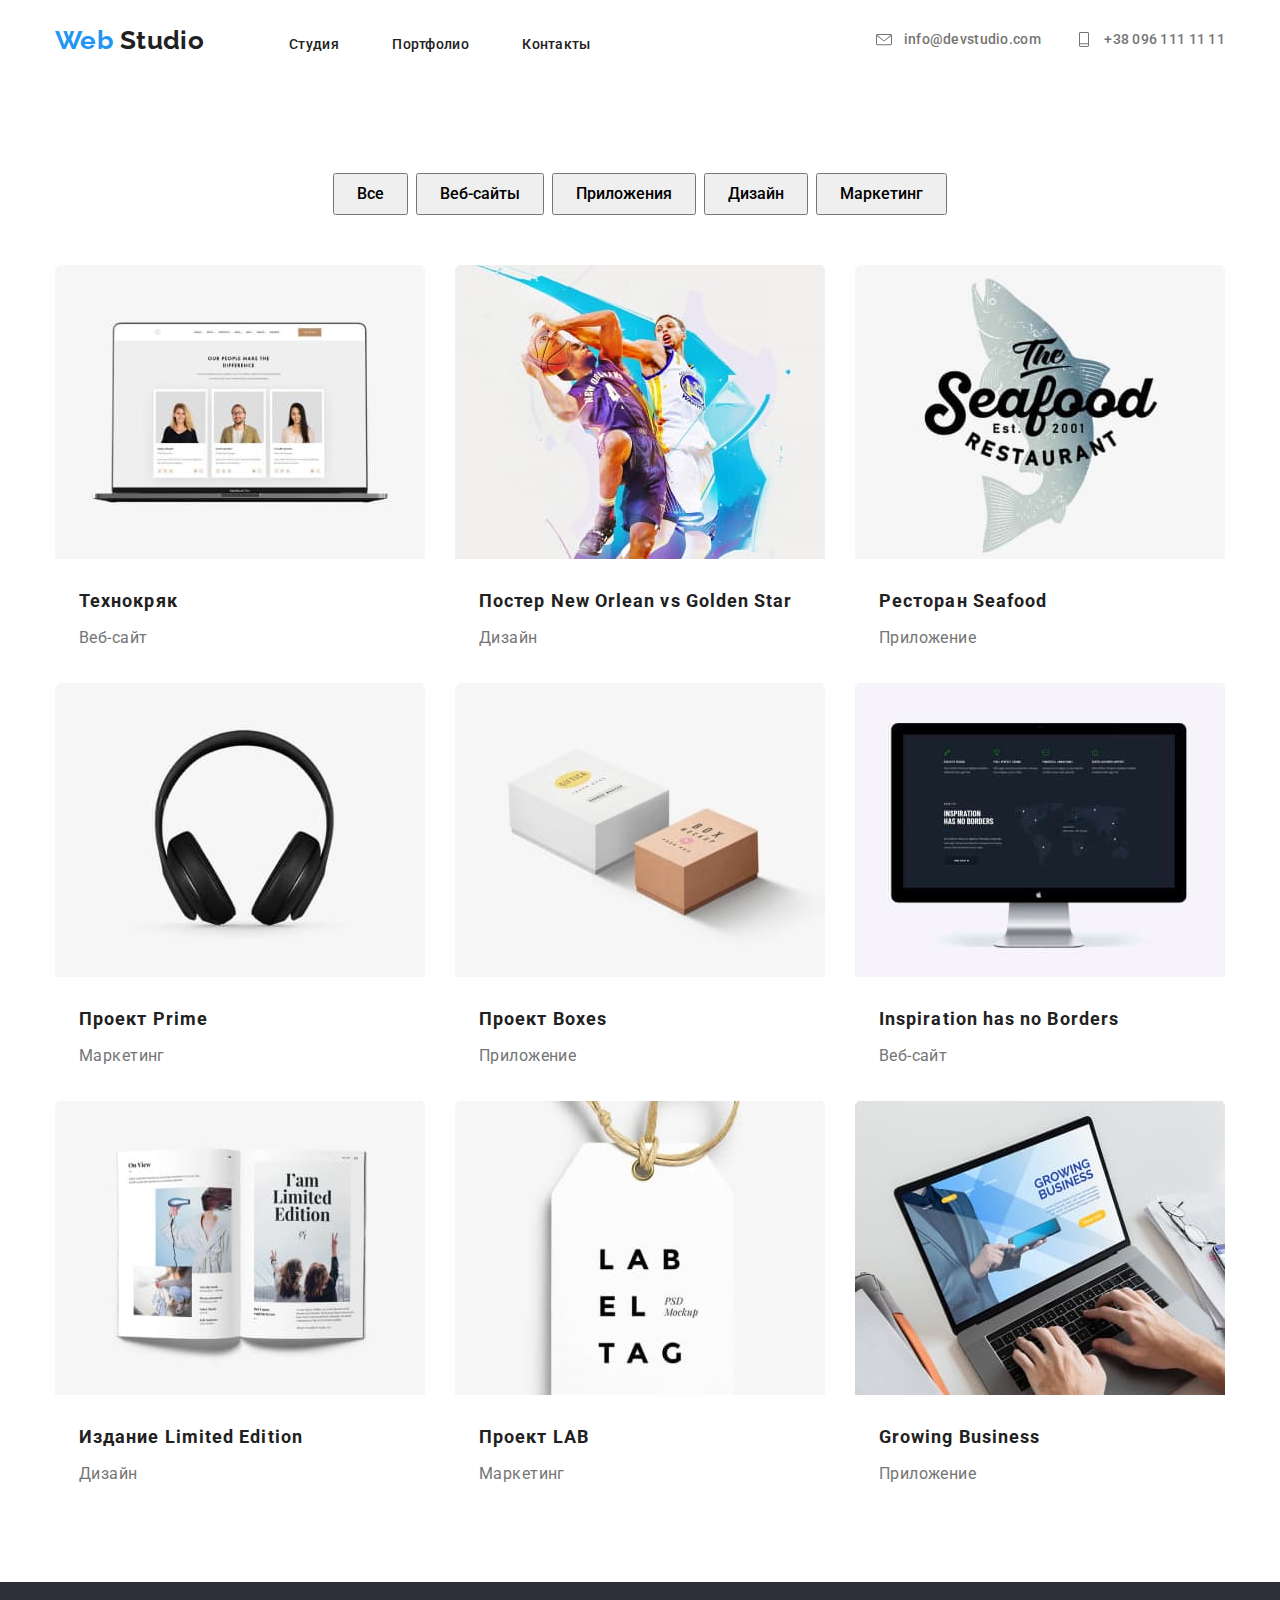
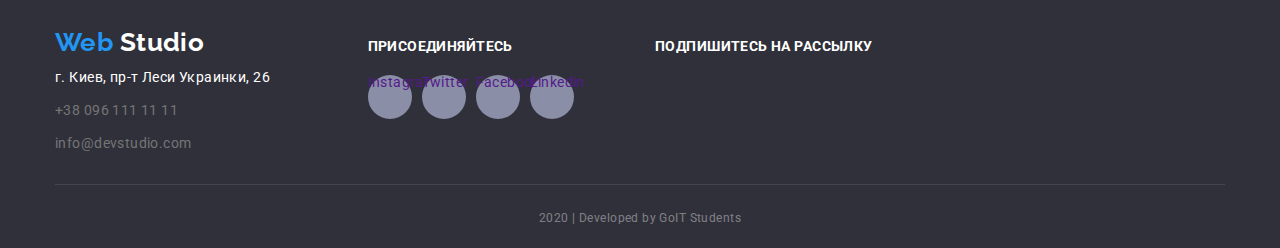
==== portfolio.html @ ecac3f60 "создает файлы для четвертого ДЗ" ====
<!DOCTYPE html>
<html lang="en">
	<head>
		<meta charset="UTF-8" />
		<meta name="viewport" content="width=device-width, initial-scale=1.0" />
		<title>Portfolio</title>
		<link
			href="https://fonts.googleapis.com/css2?family=Raleway:wght@700&family=Roboto:wght@400;500;700;900&display=swap"
			rel="stylesheet"
		/>
		<link
			rel="stylesheet"
			href="https://cdnjs.cloudflare.com/ajax/libs/modern-normalize/0.6.0/modern-normalize.min.css"
		/>

		<link rel="stylesheet" href="./css/styles.css" />
	</head>
	<body>
		<!-- Шапка сайта -->
		<header class="header">
			<div class="container">
				<div class="header-navigation">
					<nav class="navigation">
						<a class="logo" href="./index.html">
							<span class="logo-subject">Web</span>
							Studio
						</a>

						<ul class="header-menu">
							<li class="menu-list">
								<a class="menu-list-link" href="./index.html">Студия</a>
							</li>
							<li class="menu-list">
								<a class="menu-list-link" href="./portfolio.html">Портфолио</a>
							</li>
							<li class="menu-list">
								<a class="menu-list-link" href="#">Контакты</a>
							</li>
						</ul>
					</nav>

					<ul class="header-contact">
						<li class="header-contact-address">
							<a class="contact-address icon-envelop" href="mailto:info@devstudio.com">info@devstudio.com</a>
						</li>
						<li class="header-contact-address">
							<a class="contact-address icon-phone" href="tel:+380961111111">+38 096 111 11 11</a>
						</li>
					</ul>
				</div>
			</div>
		</header>
		<main>
			<!-- Наши работы -->
			<section class="section-portfolio">
				<div class="container">
					<h1 class="main-caption">Портфолио(скрытый заголовок)</h1>

					<!-- Кнопки -->

					<ul class="portfolio-filter-list">
						<li class="filter-atem">
							<button class="button" type="button">Все</button>
						</li>
						<li class="filter-atem">
							<button class="button" type="button">Веб-сайты</button>
						</li>
						<li class="filter-atem">
							<button class="button" type="button">Приложения</button>
						</li>
						<li class="filter-atem">
							<button class="button" type="button">Дизайн</button>
						</li>
						<li class="filter-atem">
							<button class="button" type="button">Маркетинг</button>
						</li>
					</ul>

					<!-- Примеры работ -->

					<ul class="portfolio-list">
						<li class="portfolio-list-item">
							<div>
								<img class="portfolio-list-image" src="./images/img-project-1.jpg" alt="" />
								<p class="portfolio-list-content">
									Технокряк это современная площадка распространения коронавируса. Компании используют эту платформу для
									цифрового шпионажа и атак на защищённые сервера конкурентов.
								</p>
							</div>
							<div>
								<h2 class="portfolio-list-title">Технокряк</h2>
								<p class="portfolio-list-text">Веб-сайт</p>
							</div>
						</li>
						<li class="portfolio-list-item">
							<div>
								<img class="portfolio-list-image" src="./images/img-project-2.jpg" alt="" />
								<p class="portfolio-list-content">
									Технокряк это современная площадка распространения коронавируса. Компании используют эту платформу для
									цифрового шпионажа и атак на защищённые сервера конкурентов.
								</p>
							</div>
							<div>
								<h2 class="portfolio-list-title">Постер New Orlean vs Golden Star</h2>
								<p class="portfolio-list-text">Дизайн</p>
							</div>
						</li>
						<li class="portfolio-list-item">
							<div>
								<img class="portfolio-list-image" src="./images/img-project-3.jpg" alt="" />
								<p class="portfolio-list-content">
									Технокряк это современная площадка распространения коронавируса. Компании используют эту платформу для
									цифрового шпионажа и атак на защищённые сервера конкурентов.
								</p>
							</div>
							<div>
								<h2 class="portfolio-list-title">Ресторан Seafood</h2>
								<p class="portfolio-list-text">Приложение</p>
							</div>
						</li>
						<li class="portfolio-list-item">
							<div>
								<img class="portfolio-list-image" src="./images/img-project-4.jpg" alt="" />
								<p class="portfolio-list-content">
									Технокряк это современная площадка распространения коронавируса. Компании используют эту платформу для
									цифрового шпионажа и атак на защищённые сервера конкурентов.
								</p>
							</div>
							<div>
								<h2 class="portfolio-list-title">Проект Prime</h2>
								<p class="portfolio-list-text">Маркетинг</p>
							</div>
						</li>
						<li class="portfolio-list-item">
							<div>
								<img class="portfolio-list-image" src="./images/img-project-5.jpg" alt="" />
								<p class="portfolio-list-content">
									Технокряк это современная площадка распространения коронавируса. Компании используют эту платформу для
									цифрового шпионажа и атак на защищённые сервера конкурентов.
								</p>
							</div>
							<div>
								<h2 class="portfolio-list-title">Проект Boxes</h2>
								<p class="portfolio-list-text">Приложение</p>
							</div>
						</li>
						<li class="portfolio-list-item">
							<div>
								<img class="portfolio-list-image" src="./images/img-project-6.jpg" alt="" />
								<p class="portfolio-list-content">
									Технокряк это современная площадка распространения коронавируса. Компании используют эту платформу для
									цифрового шпионажа и атак на защищённые сервера конкурентов.
								</p>
							</div>
							<div>
								<h2 class="portfolio-list-title">Inspiration has no Borders</h2>
								<p class="portfolio-list-text">Веб-сайт</p>
							</div>
						</li>
						<li class="portfolio-list-item">
							<div>
								<img class="portfolio-list-image" src="./images/img-project-7.jpg" alt="" />
								<p class="portfolio-list-content">
									Технокряк это современная площадка распространения коронавируса. Компании используют эту платформу для
									цифрового шпионажа и атак на защищённые сервера конкурентов.
								</p>
							</div>
							<div>
								<h2 class="portfolio-list-title">Издание Limited Edition</h2>
								<p class="portfolio-list-text">Дизайн</p>
							</div>
						</li>
						<li class="portfolio-list-item">
							<div>
								<img class="portfolio-list-image" src="./images/img-project-8.jpg" alt="" />
								<p class="portfolio-list-content">
									Технокряк это современная площадка распространения коронавируса. Компании используют эту платформу для
									цифрового шпионажа и атак на защищённые сервера конкурентов.
								</p>
							</div>
							<div>
								<h2 class="portfolio-list-title">Проект LAB</h2>
								<p class="portfolio-list-text">Маркетинг</p>
							</div>
						</li>
						<li class="portfolio-list-item">
							<div>
								<img class="portfolio-list-image" src="./images/img-project-9.jpg" alt="" />
								<p class="portfolio-list-content">
									Технокряк это современная площадка распространения коронавируса. Компании используют эту платформу для
									цифрового шпионажа и атак на защищённые сервера конкурентов.
								</p>
							</div>
							<div>
								<h2 class="portfolio-list-title">Growing Business</h2>
								<p class="portfolio-list-text">Приложение</p>
							</div>
						</li>
					</ul>
				</div>
			</section>
		</main>
		<!-- Футтер -->
		<footer class="footer">
			<div class="container">
				<div class="footer-address-conteiner">
					<div class="adress-atem">
						<a class="logo logo-footer" href="./index.html">
							<span class="logo-subject">Web</span>
							<span class="logo-subject-footer">Studio</span>
						</a>

						<address class="footer-address">
							<span class="footer-address-text">г. Киев, пр-т Леси Украинки, 26</span>
							<ul class="footer-address-list">
								<li>
									<a class="contact-address-link" href="tel:+380961111111">+38 096 111 11 11</a>
								</li>
								<li>
									<a class="contact-address-link" href="mailto:info@devstudio.com">info@devstudio.com</a>
								</li>
							</ul>
						</address>
					</div>

					<div class="footer-social-conteiner">
						<h3 class="footer-social-title">присоединяйтесь</h3>
						<ul class="footer-list-socials">
							<li class="footer-socials-item">
								<a class="footer-socials-link" href="">Instagram</a>
							</li>
							<li class="footer-socials-item">
								<a class="footer-socials-link" href="">Twitter</a>
							</li>
							<li class="footer-socials-item">
								<a class="footer-socials-link" href="">Facebook</a>
							</li>
							<li class="footer-socials-item">
								<a class="footer-socials-link" href="">Linkedin</a>
							</li>
						</ul>
					</div>
					<div class="subscribe-conteiner">
						<h3 class="footer-social-title">Подпишитесь на рассылку</h3>
					</div>
				</div>

				<p class="footer-copyright-text">2020 | Developed by GoIT Students</p>
			</div>
		</footer>
	</body>
</html>
---- css/styles.css ----
:root {
	--title-text-color: #212121;
	--primary-text-color: #757575;
	--primary-white-color: #ffffff;
	--accent-color: #2196f3;
}
* {
	margin: 0px;
	padding: 0px;
}

html {
	box-sizing: border-box;
}

*,
*::before,
*::after {
	box-sizing: inherit;
}

body {
	font-family: roboto, sans-serif;
	background-color: var(--primary-white-color);
	color: var(--primary-text-color);
	font-weight: 400;
	font-size: 14px;
	line-height: 1.14;
	letter-spacing: 0.03em;
}

ul {
	list-style: none;
	margin: 0;
	padding: 0;
}

h3,
p {
	margin: 0;
}
.container {
	max-width: 1200px;
	margin-left: auto;
	margin-right: auto;
	padding-left: 15px;
	padding-right: 15px;
}
/* Шапка сайта */
.header-navigation {
	display: flex;
	min-height: 80px;
	align-items: center;
}

/* лого */

.logo {
	display: inline-block;
	margin-right: 85px;

	text-decoration: none;
	font-family: Raleway;
	font-style: normal;
	font-weight: 700;
	font-size: 26px;
	line-height: 1.19;

	color: #212121;
}

.logo-subject {
	color: var(--accent-color);
}

/* навигация */

.navigation {
	display: flex;
	justify-content: flex-start;
	align-items: baseline;
}

.menu-list {
	display: inline;
}
.menu-list:nth-child(n + 2) {
	margin-left: 50px;
}

.menu-list-link {
	padding-top: 32px;
	padding-bottom: 32px;

	font-weight: 500;
	letter-spacing: 0.02em;
	text-decoration: none;

	color: var(--title-text-color);
}

.menu-list-link:hover,
.menu-list-link:focus {
	color: var(--accent-color);
}

/* адрессные ссылки */

.header-contact-address {
	display: inline-flex;
}

.header-contact {
	padding: 0px;
	margin-left: auto;
}

.header-contact-address:last-child {
	margin-left: 30px;
}

.contact-address {
	display: inline-flex;
	padding-top: 32px;
	padding-bottom: 32px;

	font-weight: 500;
	letter-spacing: 0.02em;
	text-decoration: none;

	color: var(--primary-text-color);
}

.contact-address::before {
	content: "";
	margin-right: 10px;
	height: 15px;
	width: 20px;

	background-repeat: no-repeat;
	background-position: center;
}
.icon-envelop::before {
	background-image: url("../images/envelope.svg");
}
.icon-phone::before {
	background-image: url("../images/phone.svg");
}
.contact-address:hover,
.contact-address:focus {
	color: var(--accent-color);
}

/* главный баннер */

.hero {
	display: flex;
	align-items: center;
	margin-left: auto;
	margin-right: auto;

	max-width: 1600px;
	height: 600px;
	background-image: linear-gradient(to right, rgba(47, 48, 58, 0.8), rgba(47, 48, 58, 0.8)),
		url("../images/Header_img.jpg");
	background-repeat: no-repeat;
	background-position: center;
	background-size: cover;
}

.hero-title {
	margin-top: 0px;
	margin-bottom: 30px;

	align-content: center;
	font-weight: 900;
	font-size: 44px;
	line-height: 1.36;
	letter-spacing: 0.06em;
	text-transform: uppercase;
	text-align: center;

	color: var(--primary-white-color);
}
/* главная кнопка */
.hero-button-box {
	display: flex;
	justify-content: center;
}
.hero-button {
	display: inline-block;
	padding: 10px 32px;

	min-width: 200px;
	font-size: 16px;
	line-height: 1.87;
	letter-spacing: 0.06em;
	text-align: center;
	border-radius: 4px;
	text-decoration: none;

	color: #ffffff;
	background: #2196f3;
}

.title {
	font-weight: 700;
	font-size: 14px;
	text-transform: uppercase;

	color: var(--title-text-color);
}
/* преимущества */
.section-benefits {
	padding-top: 94px;
	padding-bottom: 94px;
}

.benefits-title {
	display: none;
}

.benefits-list {
	display: flex;
	justify-content: center;
}
.benefits-list-item {
	width: calc((100% - 30px * 3) / 4);
}
.benefits-list-item + .benefits-list-item {
	margin-left: 30px;
}

.benefits-list-item::before {
	content: "";
	display: block;
	height: 120px;
	background-color: #f5f4fa;
	background-position: center;
	background-repeat: no-repeat;
	border-radius: 4px;
	margin-bottom: 30px;
}
.icon-antenna::before {
	background-image: url("../images/antenna.svg");
}
.icon-clock::before {
	background-image: url("../images/clock.svg");
}
.icon-diagram::before {
	background-image: url("../images/diagram.svg");
}
.icon-astronaut::before {
	background-image: url("../images/astronaut.svg");
}

.benefits-list-item .title {
	margin-bottom: 10px;
}

.benefits-text {
	line-height: 1.71;
}

/* Сфера услуг */

.section-services {
	padding-bottom: 94px;
}

.section-title {
	margin-bottom: 50px;

	text-align: center;
	font-weight: 700;
	font-size: 36px;
	line-height: 1.16;

	color: var(--title-text-color);
}

.services-title {
	margin-bottom: 50px;
}
.services-list {
	display: flex;
	justify-content: center;
}

.services-list-item {
	width: calc((100% - 30px * 2) / 3);
}

.services-list-item + .services-list-item {
	margin-left: 30px;
}

.services-list-title {
	padding-top: 27px;
	padding-bottom: 27px;

	font-weight: 700;
	font-size: 14px;
	text-transform: uppercase;
	text-align: center;

	background: rgba(47, 48, 58, 0.8);
	color: var(--primary-white-color);
}

/* команда */

.section-team {
	padding-top: 94px;
	padding-bottom: 94px;
}
.team-title {
	margin-bottom: 50px;
}

.section-team {
	background-color: #f5f4fa;
}
.team-list {
	display: flex;
	align-items: center;
}
.team-list-item {
	width: calc((100% - 30px * 3) / 4);
}

.team-list-item + .team-list-item {
	margin-left: 30px;
}
.team-list-image {
	margin-bottom: 30px;
}

.team-list-title {
	margin-bottom: 10px;

	text-align: center;
	font-weight: 500;
	font-size: 16px;
	line-height: 1.18;

	color: var(--title-text-color);
}

.team-list-text {
	margin-bottom: 16px;

	text-align: center;
	font-size: 16px;
}
.team-list-socials {
	display: flex;
	justify-content: center;
}

.socials-item-link {
	text-decoration: none;

	color: var(--primary-text-color);
}

.socials-item-link:hover,
.socials-item-link:focus {
	color: var(--primary-white-color);
	background-color: var(--accent-color);
}

/* Клиенты */
.section-clients {
	padding-top: 94px;
	padding-bottom: 94px;
}

.clients-title {
	margin-bottom: 50px;
}

.clients-list {
	display: flex;
}
.clients-list-item {
	display: flex;
	justify-content: center;

	width: calc((100% - 30px * 5) / 6);
	height: 90px;
	border: 1px solid #afb1b8;
	box-sizing: border-box;
	align-items: center;
	border-radius: 4px;
}
.clients-list-item + .clients-list-item {
	margin-left: 30px;
}

/* футтер */

.footer {
	background: #2f303a;
	padding-top: 45px;
}
.footer-address-conteiner {
	display: flex;
	align-items: baseline;
	justify-content: space-between;
}
.adress-atem {
	width: 231px;
}

/* лого */

.logo-footer {
	margin-bottom: 8px;
	margin-right: 0px;
}

.logo-subject-footer {
	color: var(--primary-white-color);
}
/* адресс */
.footer-address {
	padding-bottom: 28px;
}
.footer-address-list > li:not(:last-child) {
	margin-bottom: 9px;
}
.footer-address-text {
	display: inline-block;
	margin-bottom: 9px;

	font-style: normal;
	line-height: 1.71;

	color: var(--primary-white-color);
}
/* адрессные ссылки */
.contact-address-link {
	margin-bottom: 9px;

	text-decoration: none;
	font-style: normal;
	line-height: 1.71;

	color: var(--primary-text-color);
}
/* социальные сети */

.footer-social-conteiner {
	width: 206px;
}

.footer-social-title {
	font-weight: bold;
	font-size: 14px;
	line-height: 1.14;
	letter-spacing: 0.03em;
	text-transform: uppercase;

	color: var(--primary-white-color);
}
.footer-list-socials {
	display: flex;
}

.footer-socials-link {
	display: flex;
	text-decoration: none;
	height: 44px;
	width: 44px;
	margin-top: 20px;
	border-radius: 50%;
	background-color: #8b8ea7;
	background-position: center;
	background-repeat: no-repeat;
}
.footer-icon-instagram {
	background-image: url("../images/instagram-2.svg");
}
.footer-icon-twitter {
	background-image: url("../images/twitter-2.svg");
}
.footer-icon-facebook {
	background-image: url("../images/Facebook-2.svg");
}
.footer-icon-linkedin {
	background-image: url("../images/linkedin-2.svg");
}

.footer-socials-item + .footer-socials-item {
	margin-left: 10px;
}

.footer-socials-link:hover,
.footer-socials-link:focus {
	background-color: var(--accent-color);
}

.subscribe-conteiner {
	width: 570px;
}

.footer-copyright-text {
	text-align: center;
	padding-top: 21px;
	padding-bottom: 18px;
	border-top: 1px solid rgba(255, 255, 255, 0.1);

	font-size: 12px;
	line-height: 2;
	color: rgba(255, 255, 255, 0.4);
}

/* Страница портфолио */

.section-portfolio {
	padding-top: 93px;
	padding-bottom: 94px;
}

.main-caption {
	display: none;
}
/* Кнопки */

.portfolio-filter-list {
	display: flex;
	justify-content: center;
}

.filter-atem {
	margin-bottom: 50px;
}
.filter-atem + .filter-atem {
	margin-left: 8px;
}

.button {
	padding: 6px 22px;
	font-family: roboto;
	font-weight: 500;
	font-size: 16px;
	line-height: 1.62;
}
.button:hover,
.button:focus {
	background-color: var(--accent-color);
	color: var(--primary-white-color);
}

/* Примеры работ */
.portfolio-list {
	display: flex;
	flex-wrap: wrap;
}

.portfolio-list-item {
	margin-right: 30px;
	margin-bottom: 30px;

	width: calc((100% - 30px * 2) / 3);
	/* width: 370px; */
}

.portfolio-list-item:nth-child(3n) {
	margin-right: 0px;
}

.portfolio-list-item:nth-last-child(-n + 3) {
	margin-bottom: 0px;
}
.portfolio-list-image {
	margin-bottom: 20px;
}
.portfolio-list-title {
	margin-top: 0px;
	margin-bottom: 4px;
	padding-left: 24px;

	font-weight: 700;
	font-size: 18px;
	line-height: 2;
	letter-spacing: 0.06em;

	color: var(--title-text-color);
}

.portfolio-list-text {
	padding-left: 24px;

	line-height: 1.87;
	font-size: 16px;
}
.portfolio-list-content {
	display: none;
	padding-left: 24px;
}
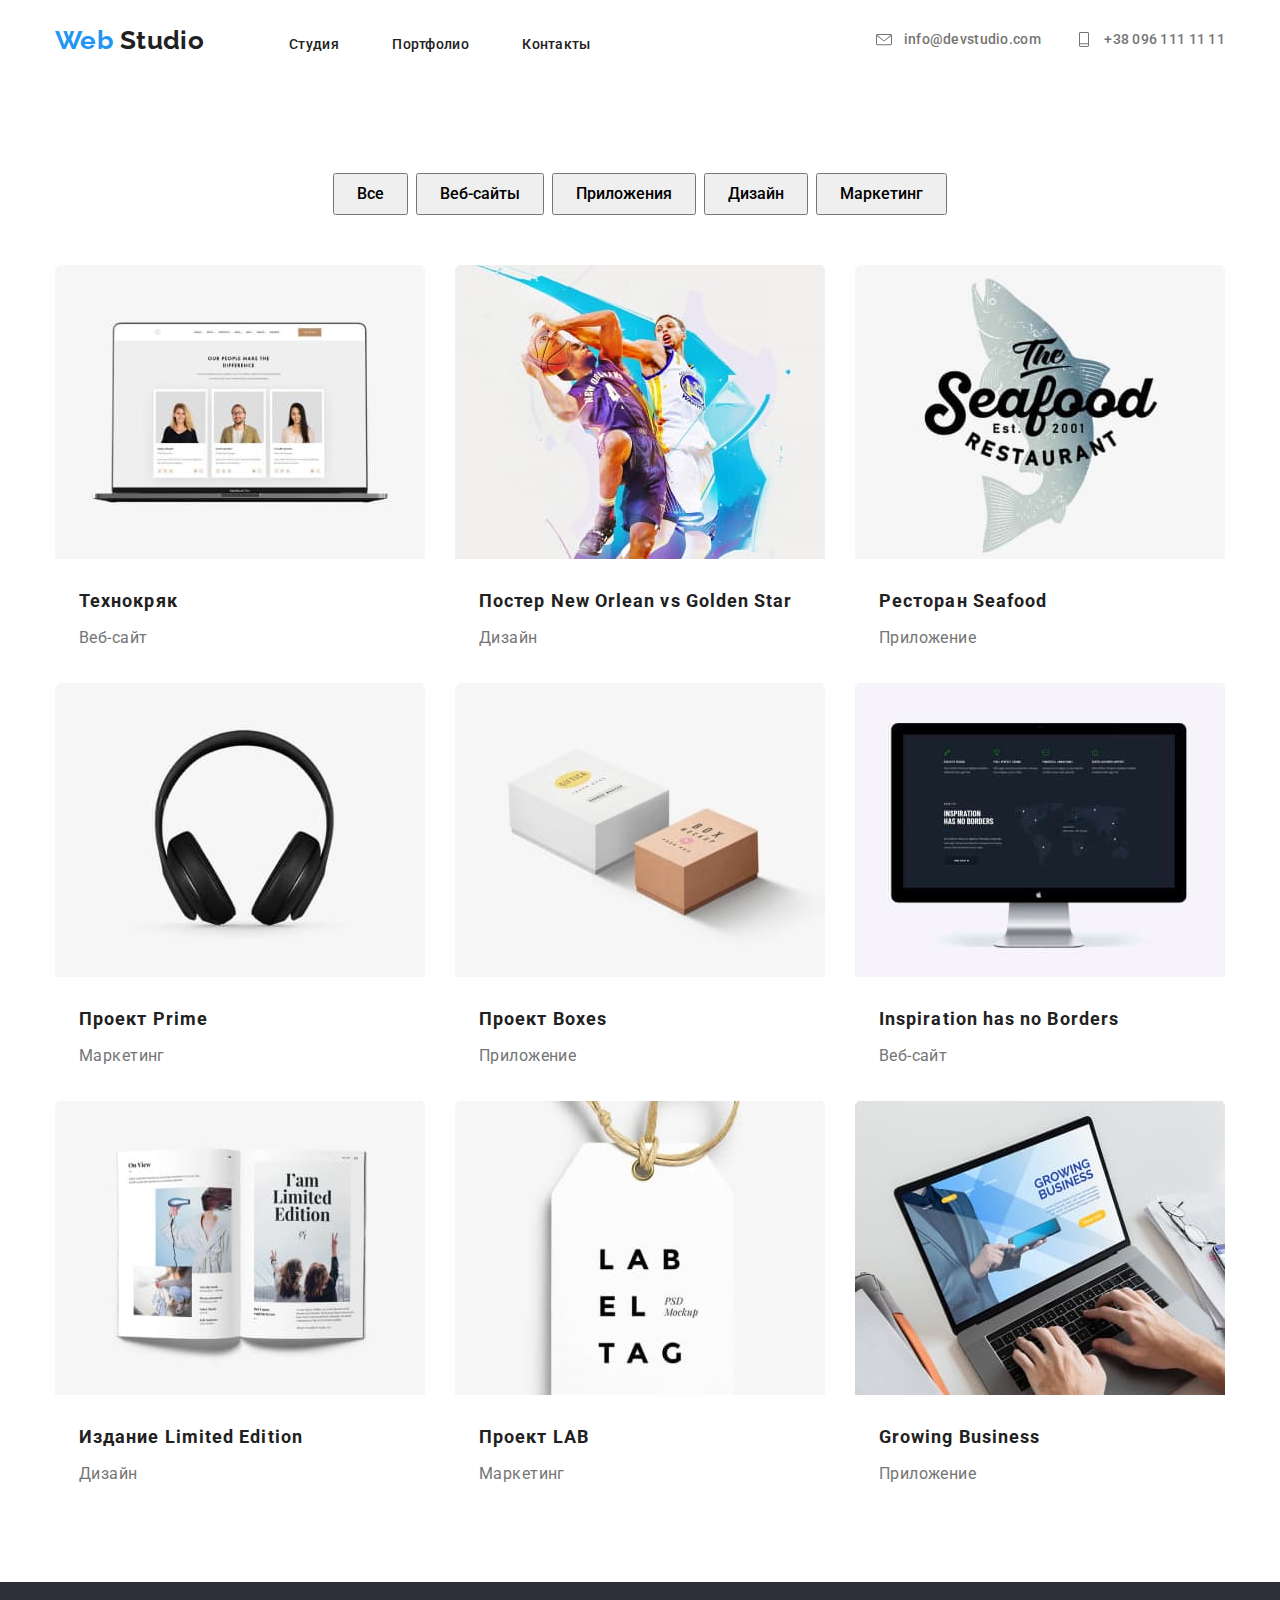
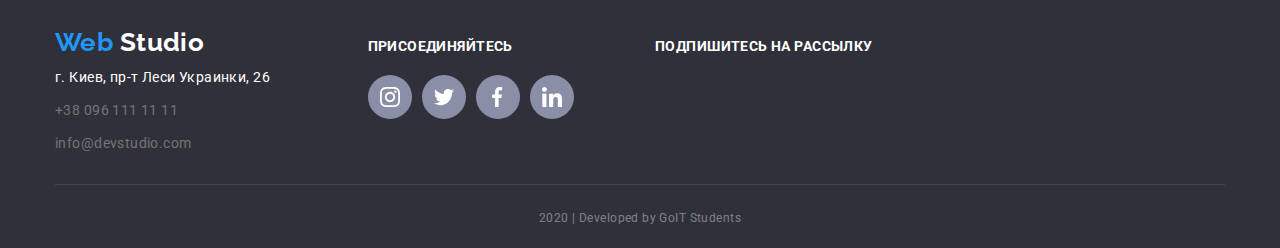
==== commit fb6a44cb: "изменяет футер на странице портфолио" ====
--- a/portfolio.html
+++ b/portfolio.html
@@ -227,16 +227,16 @@
 						<h3 class="footer-social-title">присоединяйтесь</h3>
 						<ul class="footer-list-socials">
 							<li class="footer-socials-item">
-								<a class="footer-socials-link" href="">Instagram</a>
-							</li>
-							<li class="footer-socials-item">
-								<a class="footer-socials-link" href="">Twitter</a>
-							</li>
-							<li class="footer-socials-item">
-								<a class="footer-socials-link" href="">Facebook</a>
-							</li>
-							<li class="footer-socials-item">
-								<a class="footer-socials-link" href="">Linkedin</a>
+								<a class="footer-socials-link footer-icon-instagram" href="https://www.instagram.com/"></a>
+							</li>
+							<li class="footer-socials-item">
+								<a class="footer-socials-link footer-icon-twitter" href="https://twitter.com/"></a>
+							</li>
+							<li class="footer-socials-item">
+								<a class="footer-socials-link footer-icon-facebook" href="https://www.facebook.com/"></a>
+							</li>
+							<li class="footer-socials-item">
+								<a class="footer-socials-link footer-icon-linkedin" href="https://www.linkedin.com/"></a>
 							</li>
 						</ul>
 					</div>
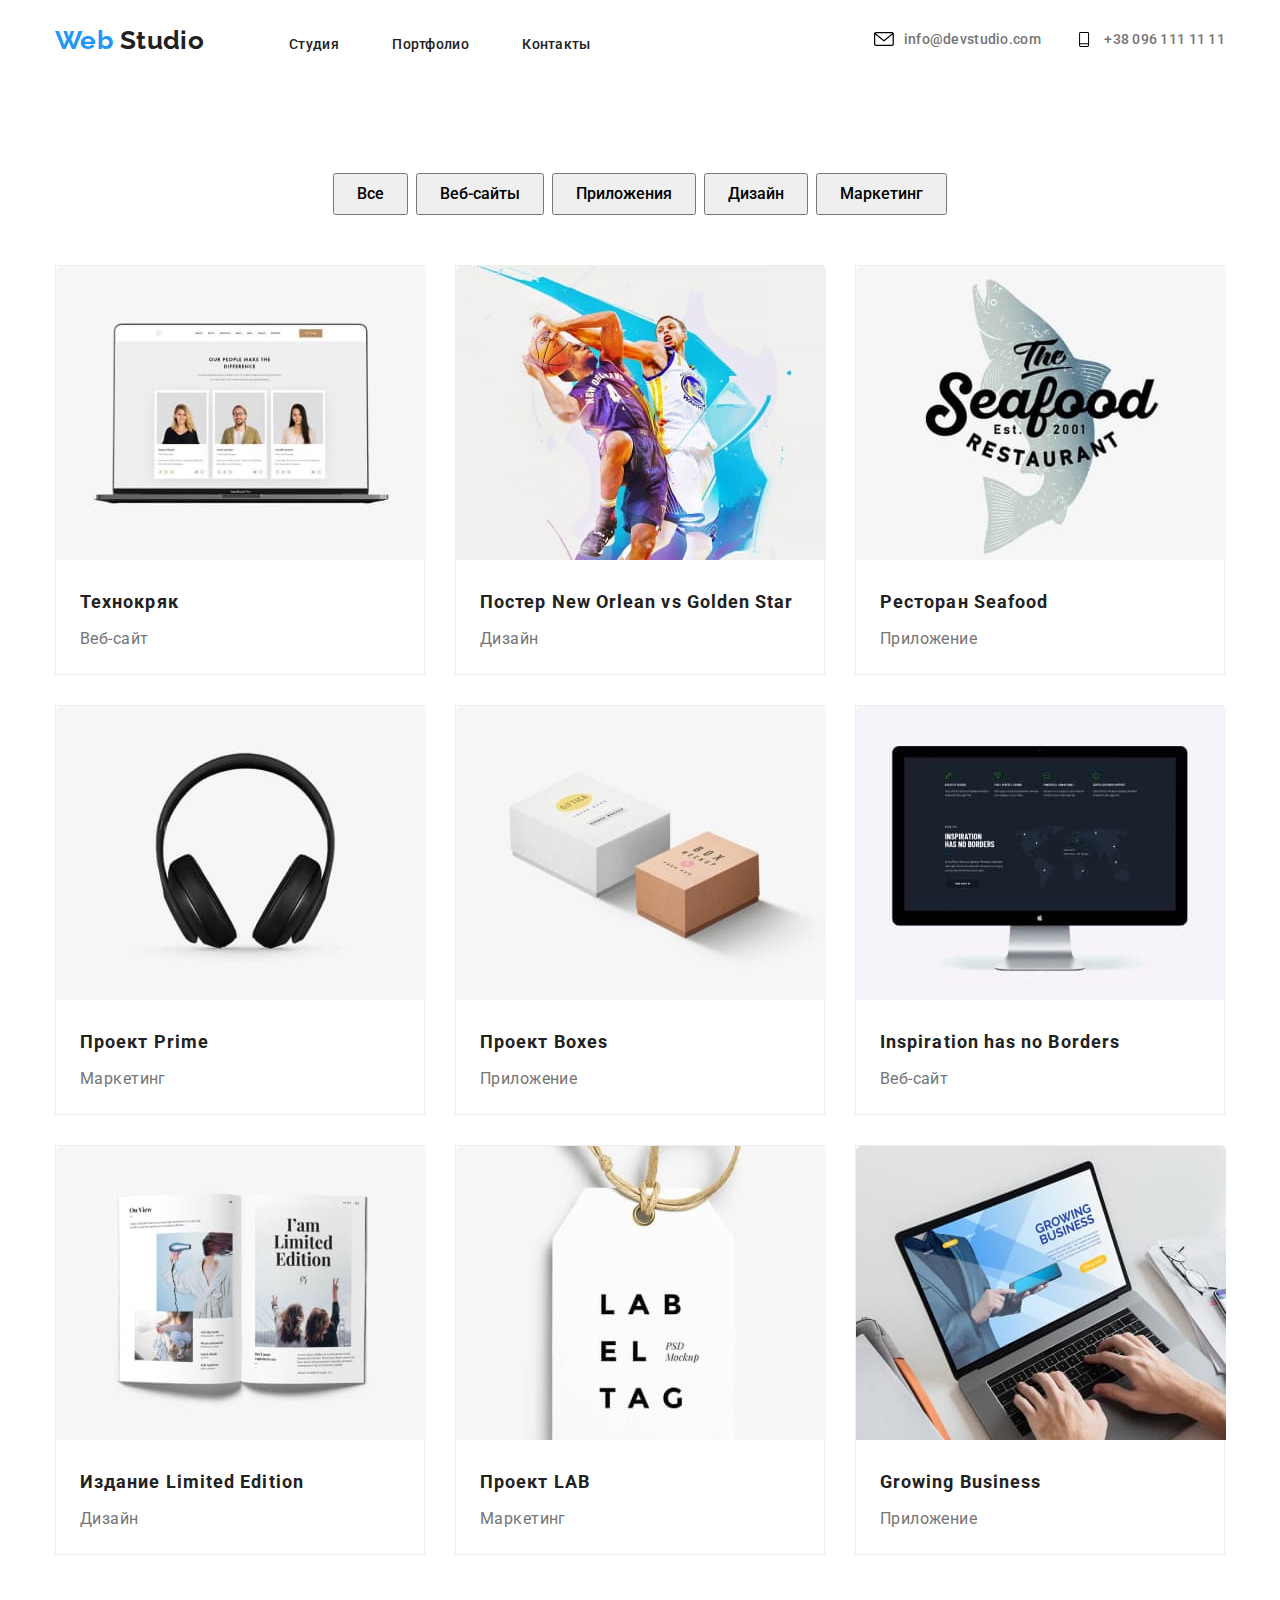
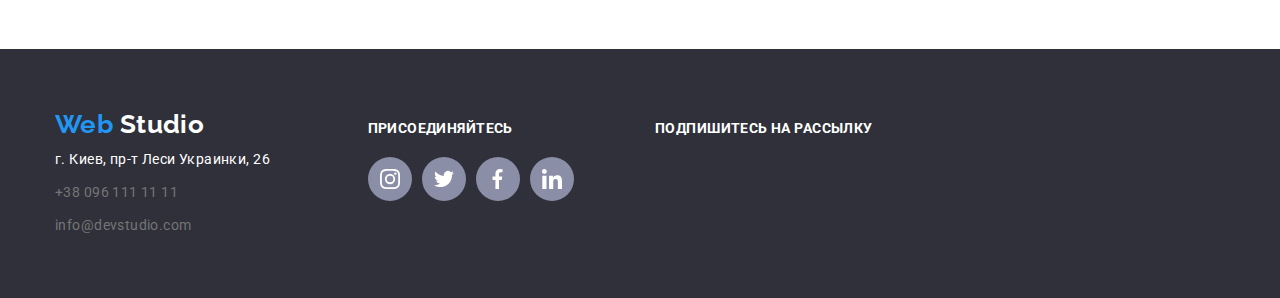
==== commit 9aa80528: "создает sprite и расставляет иконки" ====
--- a/portfolio.html
+++ b/portfolio.html
@@ -41,10 +41,18 @@
 
 					<ul class="header-contact">
 						<li class="header-contact-address">
-							<a class="contact-address icon-envelop" href="mailto:info@devstudio.com">info@devstudio.com</a>
+							<svg class="icon-address-header">
+								<use href="./images/sprite.svg#icon-envelope"></use>
+							</svg>
+							<a class="contact-address" href="mailto:info@devstudio.com">info@devstudio.com</a>
 						</li>
 						<li class="header-contact-address">
-							<a class="contact-address icon-phone" href="tel:+380961111111">+38 096 111 11 11</a>
+							<a class="contact-address" href="tel:+380961111111">
+								<svg class="icon-address-header">
+									<use href="./images/sprite.svg#icon-phone"></use>
+								</svg>
+								+38 096 111 11 11
+							</a>
 						</li>
 					</ul>
 				</div>
@@ -227,16 +235,32 @@
 						<h3 class="footer-social-title">присоединяйтесь</h3>
 						<ul class="footer-list-socials">
 							<li class="footer-socials-item">
-								<a class="footer-socials-link footer-icon-instagram" href="https://www.instagram.com/"></a>
-							</li>
-							<li class="footer-socials-item">
-								<a class="footer-socials-link footer-icon-twitter" href="https://twitter.com/"></a>
-							</li>
-							<li class="footer-socials-item">
-								<a class="footer-socials-link footer-icon-facebook" href="https://www.facebook.com/"></a>
-							</li>
-							<li class="footer-socials-item">
-								<a class="footer-socials-link footer-icon-linkedin" href="https://www.linkedin.com/"></a>
+								<a class="footer-socials-link" href="https://www.instagram.com/">
+									<svg class="icon-footer">
+										<use href="./images/sprite.svg#icon-instagram-2"></use>
+									</svg>
+								</a>
+							</li>
+							<li class="footer-socials-item">
+								<a class="footer-socials-link" href="https://twitter.com/">
+									<svg class="icon-footer">
+										<use href="./images/sprite.svg#icon-twitter-2"></use>
+									</svg>
+								</a>
+							</li>
+							<li class="footer-socials-item">
+								<a class="footer-socials-link" href="https://www.facebook.com/">
+									<svg class="icon-footer">
+										<use href="./images/sprite.svg#icon-Facebook-2"></use>
+									</svg>
+								</a>
+							</li>
+							<li class="footer-socials-item">
+								<a class="footer-socials-link" href="https://www.linkedin.com/">
+									<svg class="icon-footer">
+										<use href="./images/sprite.svg#icon-linkedin-2"></use>
+									</svg>
+								</a>
 							</li>
 						</ul>
 					</div>
@@ -245,7 +269,7 @@
 					</div>
 				</div>
 
-				<p class="footer-copyright-text">2020 | Developed by GoIT Students</p>
+				<!-- <p class="footer-copyright-text">2020 | Developed by GoIT Students</p> -->
 			</div>
 		</footer>
 	</body>
--- a/css/styles.css
+++ b/css/styles.css
@@ -108,6 +108,7 @@
 
 .header-contact-address {
 	display: inline-flex;
+	align-items: center;
 }
 
 .header-contact {
@@ -130,21 +131,15 @@
 
 	color: var(--primary-text-color);
 }
-
-.contact-address::before {
-	content: "";
+.header-contact-address {
+}
+.icon-address-header {
 	margin-right: 10px;
 	height: 15px;
 	width: 20px;
-
-	background-repeat: no-repeat;
-	background-position: center;
-}
-.icon-envelop::before {
-	background-image: url("../images/envelope.svg");
-}
-.icon-phone::before {
-	background-image: url("../images/phone.svg");
+}
+.icon-address-header:hover {
+	fill: var(--accent-color);
 }
 .contact-address:hover,
 .contact-address:focus {
@@ -231,27 +226,20 @@
 	margin-left: 30px;
 }
 
-.benefits-list-item::before {
-	content: "";
-	display: block;
+.benefits-icon-box {
+	display: flex;
 	height: 120px;
 	background-color: #f5f4fa;
-	background-position: center;
-	background-repeat: no-repeat;
+	justify-content: center;
+	align-items: center;
 	border-radius: 4px;
 	margin-bottom: 30px;
 }
-.icon-antenna::before {
-	background-image: url("../images/antenna.svg");
-}
-.icon-clock::before {
-	background-image: url("../images/clock.svg");
-}
-.icon-diagram::before {
-	background-image: url("../images/diagram.svg");
-}
-.icon-astronaut::before {
-	background-image: url("../images/astronaut.svg");
+.icon-benefits {
+	height: 70px;
+	width: 70px;
+	justify-content: center;
+	align-items: center;
 }
 
 .benefits-list-item .title {
@@ -327,6 +315,9 @@
 }
 .team-list-item {
 	width: calc((100% - 30px * 3) / 4);
+	background-color: #ffffff;
+	box-shadow: 0px 2px 1px rgba(0, 0, 0, 0.2), 0px 1px 1px rgba(0, 0, 0, 0.14), 0px 1px 3px rgba(0, 0, 0, 0.12);
+	border-radius: 0px 0px 4px 4px;
 }
 
 .team-list-item + .team-list-item {
@@ -362,12 +353,34 @@
 	text-decoration: none;
 
 	color: var(--primary-text-color);
+	display: flex;
+	text-decoration: none;
+	height: 44px;
+	width: 44px;
+	margin-top: 16px;
+
+	border-radius: 50%;
+
+	justify-content: center;
+	align-items: center;
+}
+.socials-item {
+	margin-bottom: 24px;
+}
+.socials-item + .socials-item {
+	margin-left: 10px;
 }
 
 .socials-item-link:hover,
 .socials-item-link:focus {
-	color: var(--primary-white-color);
 	background-color: var(--accent-color);
+}
+.icon-socials-team {
+	height: 20px;
+	fill: var(--primary-text-color);
+}
+.icon-socials-team:hover {
+	fill: var(--primary-white-color);
 }
 
 /* Клиенты */
@@ -398,11 +411,23 @@
 	margin-left: 30px;
 }
 
+.clients-list-item:hover {
+	border: 1px solid var(--accent-color);
+}
+
+.icon-clients {
+	fill: #afb1b8;
+}
+.icon-clients:hover {
+	fill: var(--accent-color);
+}
+
 /* футтер */
 
 .footer {
 	background: #2f303a;
-	padding-top: 45px;
+	padding-top: 60px;
+	padding-bottom: 60px;
 }
 .footer-address-conteiner {
 	display: flex;
@@ -424,9 +449,7 @@
 	color: var(--primary-white-color);
 }
 /* адресс */
-.footer-address {
-	padding-bottom: 28px;
-}
+
 .footer-address-list > li:not(:last-child) {
 	margin-bottom: 9px;
 }
@@ -476,24 +499,16 @@
 	margin-top: 20px;
 	border-radius: 50%;
 	background-color: #8b8ea7;
-	background-position: center;
-	background-repeat: no-repeat;
-}
-.footer-icon-instagram {
-	background-image: url("../images/instagram-2.svg");
-}
-.footer-icon-twitter {
-	background-image: url("../images/twitter-2.svg");
-}
-.footer-icon-facebook {
-	background-image: url("../images/Facebook-2.svg");
-}
-.footer-icon-linkedin {
-	background-image: url("../images/linkedin-2.svg");
+	justify-content: center;
+	align-items: center;
 }
 
 .footer-socials-item + .footer-socials-item {
 	margin-left: 10px;
+}
+.icon-footer {
+	height: 20px;
+	fill: var(--primary-white-color);
 }
 
 .footer-socials-link:hover,
@@ -505,7 +520,7 @@
 	width: 570px;
 }
 
-.footer-copyright-text {
+/* .footer-copyright-text {
 	text-align: center;
 	padding-top: 21px;
 	padding-bottom: 18px;
@@ -514,7 +529,7 @@
 	font-size: 12px;
 	line-height: 2;
 	color: rgba(255, 255, 255, 0.4);
-}
+} */
 
 /* Страница портфолио */
 
@@ -546,6 +561,7 @@
 	font-weight: 500;
 	font-size: 16px;
 	line-height: 1.62;
+	cursor: pointer;
 }
 .button:hover,
 .button:focus {
@@ -563,12 +579,17 @@
 	margin-right: 30px;
 	margin-bottom: 30px;
 
+	border: 1px solid #eeeeee;
+
 	width: calc((100% - 30px * 2) / 3);
-	/* width: 370px; */
 }
 
 .portfolio-list-item:nth-child(3n) {
 	margin-right: 0px;
+}
+.portfolio-list-item:hover,
+.portfolio-list-item:focus {
+	box-shadow: 1px 4px 6px rgba(0, 0, 0, 0.16), 0px 4px 4px rgba(0, 0, 0, 0.06), 0px 1px 1px rgba(0, 0, 0, 0.12);
 }
 
 .portfolio-list-item:nth-last-child(-n + 3) {
@@ -592,6 +613,7 @@
 
 .portfolio-list-text {
 	padding-left: 24px;
+	margin-bottom: 20px;
 
 	line-height: 1.87;
 	font-size: 16px;
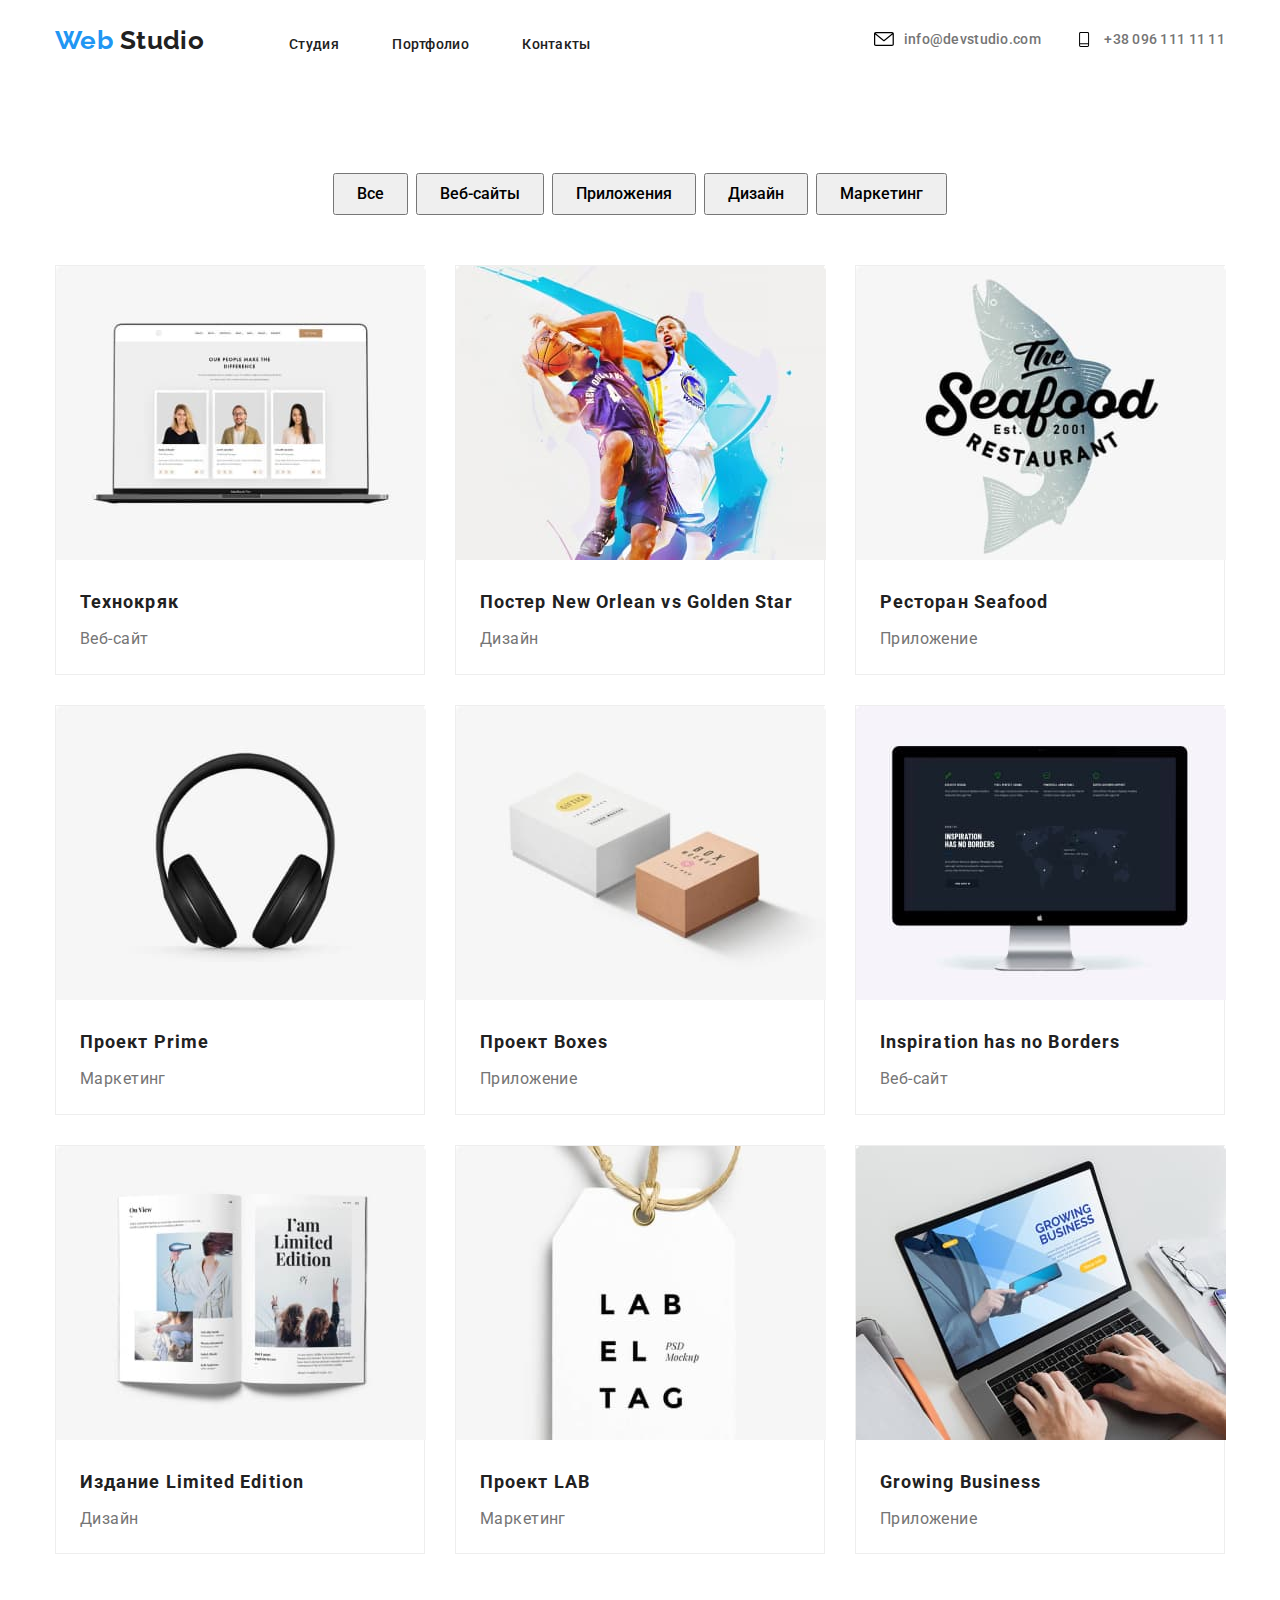
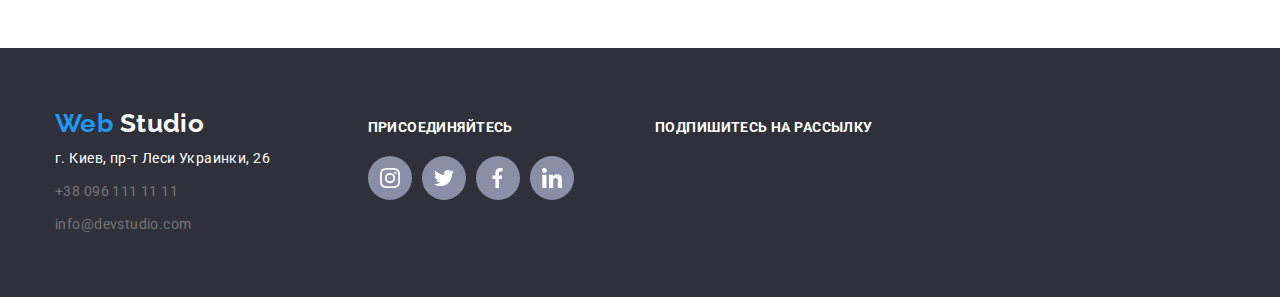
==== commit 2dd060af: "дает ховер на ссылки в хедере" ====
--- a/portfolio.html
+++ b/portfolio.html
@@ -41,10 +41,12 @@
 
 					<ul class="header-contact">
 						<li class="header-contact-address">
-							<svg class="icon-address-header">
-								<use href="./images/sprite.svg#icon-envelope"></use>
-							</svg>
-							<a class="contact-address" href="mailto:info@devstudio.com">info@devstudio.com</a>
+							<a class="contact-address" href="mailto:info@devstudio.com">
+								<svg class="icon-address-header">
+									<use href="./images/sprite.svg#icon-envelope"></use>
+								</svg>
+								info@devstudio.com
+							</a>
 						</li>
 						<li class="header-contact-address">
 							<a class="contact-address" href="tel:+380961111111">
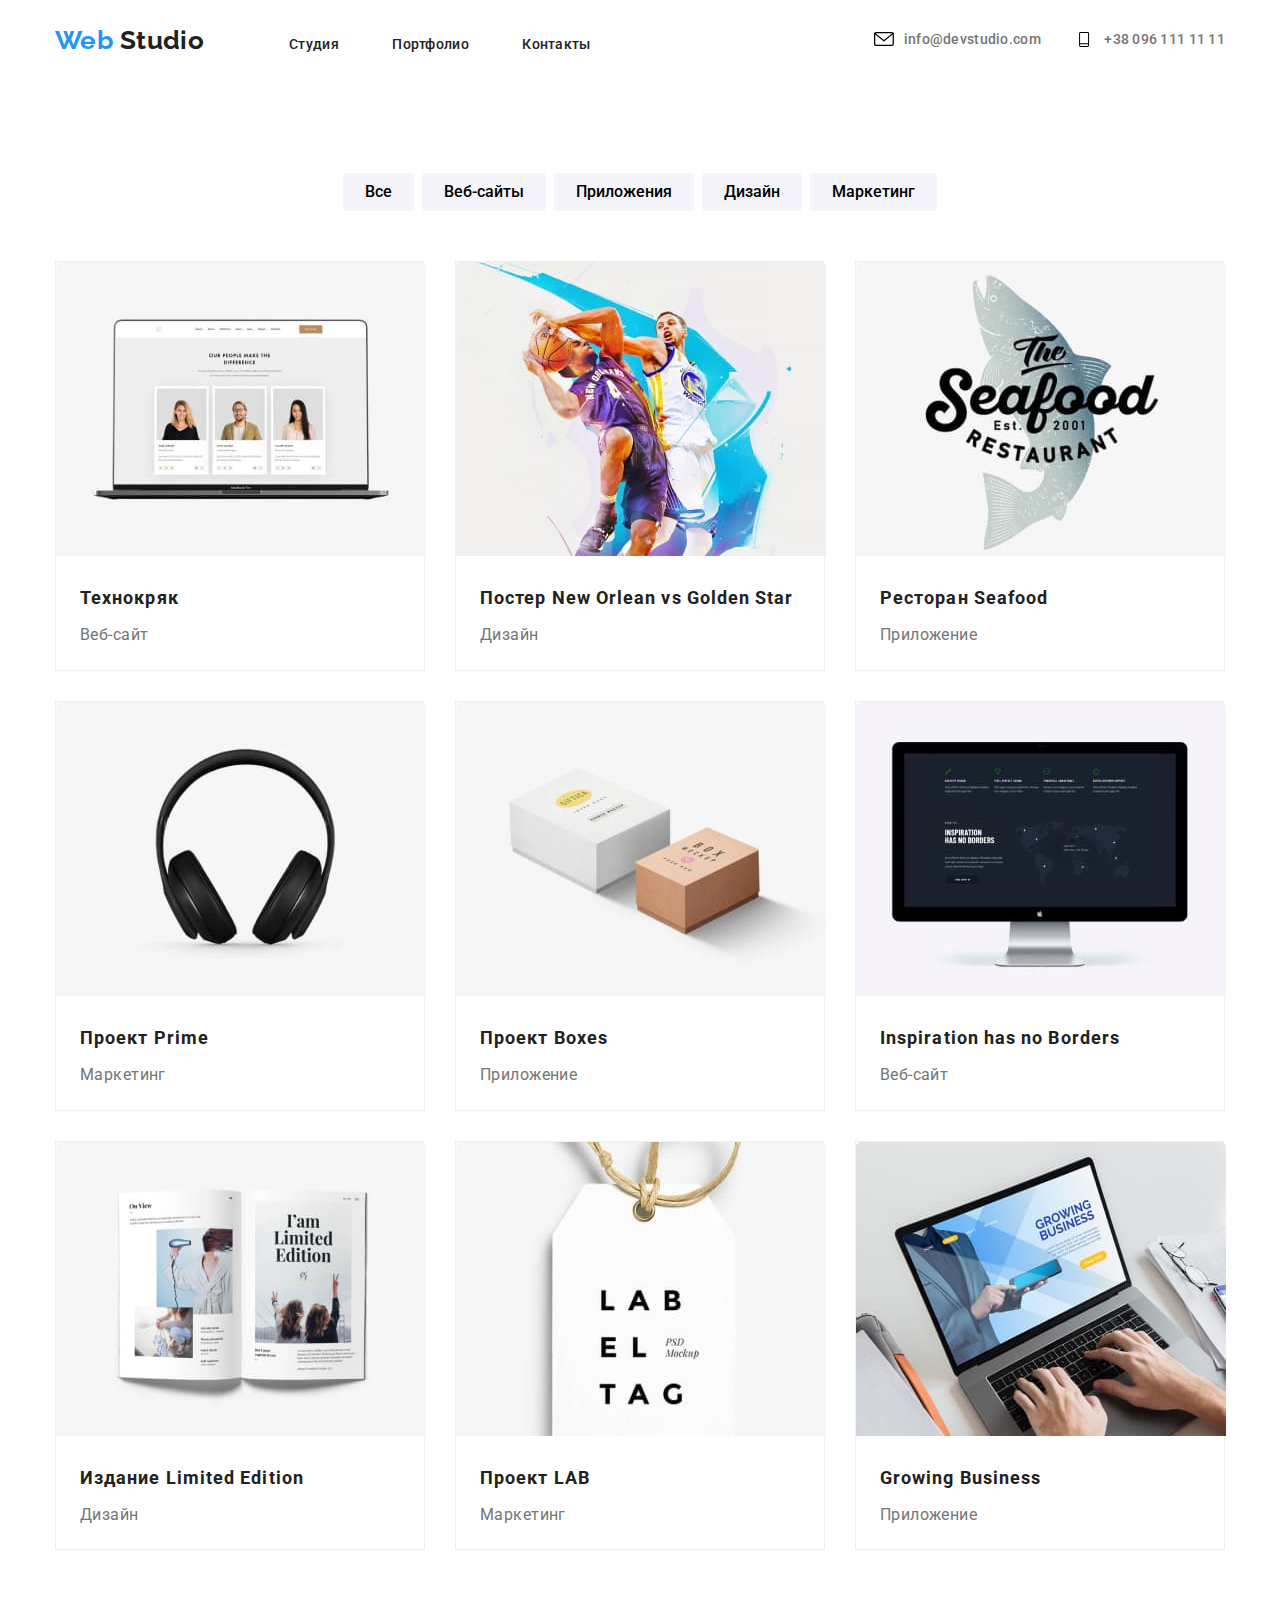
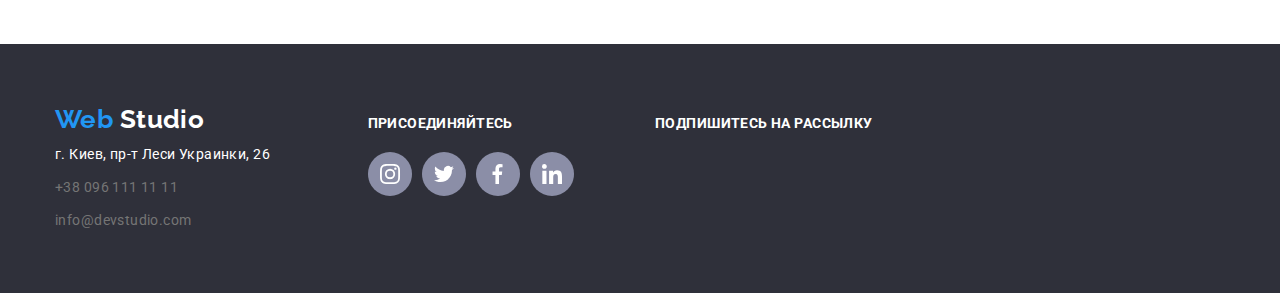
==== commit ac29b9b8: "исправляет недоработки" ====
--- a/portfolio.html
+++ b/portfolio.html
@@ -90,7 +90,7 @@
 
 					<ul class="portfolio-list">
 						<li class="portfolio-list-item">
-							<div>
+							<div class="portfolio-inner">
 								<img class="portfolio-list-image" src="./images/img-project-1.jpg" alt="" />
 								<p class="portfolio-list-content">
 									Технокряк это современная площадка распространения коронавируса. Компании используют эту платформу для
@@ -103,7 +103,7 @@
 							</div>
 						</li>
 						<li class="portfolio-list-item">
-							<div>
+							<div class="portfolio-inner">
 								<img class="portfolio-list-image" src="./images/img-project-2.jpg" alt="" />
 								<p class="portfolio-list-content">
 									Технокряк это современная площадка распространения коронавируса. Компании используют эту платформу для
@@ -116,7 +116,7 @@
 							</div>
 						</li>
 						<li class="portfolio-list-item">
-							<div>
+							<div class="portfolio-inner">
 								<img class="portfolio-list-image" src="./images/img-project-3.jpg" alt="" />
 								<p class="portfolio-list-content">
 									Технокряк это современная площадка распространения коронавируса. Компании используют эту платформу для
@@ -129,7 +129,7 @@
 							</div>
 						</li>
 						<li class="portfolio-list-item">
-							<div>
+							<div class="portfolio-inner">
 								<img class="portfolio-list-image" src="./images/img-project-4.jpg" alt="" />
 								<p class="portfolio-list-content">
 									Технокряк это современная площадка распространения коронавируса. Компании используют эту платформу для
@@ -142,7 +142,7 @@
 							</div>
 						</li>
 						<li class="portfolio-list-item">
-							<div>
+							<div class="portfolio-inner">
 								<img class="portfolio-list-image" src="./images/img-project-5.jpg" alt="" />
 								<p class="portfolio-list-content">
 									Технокряк это современная площадка распространения коронавируса. Компании используют эту платформу для
@@ -155,7 +155,7 @@
 							</div>
 						</li>
 						<li class="portfolio-list-item">
-							<div>
+							<div class="portfolio-inner">
 								<img class="portfolio-list-image" src="./images/img-project-6.jpg" alt="" />
 								<p class="portfolio-list-content">
 									Технокряк это современная площадка распространения коронавируса. Компании используют эту платформу для
@@ -168,7 +168,7 @@
 							</div>
 						</li>
 						<li class="portfolio-list-item">
-							<div>
+							<div class="portfolio-inner">
 								<img class="portfolio-list-image" src="./images/img-project-7.jpg" alt="" />
 								<p class="portfolio-list-content">
 									Технокряк это современная площадка распространения коронавируса. Компании используют эту платформу для
@@ -181,7 +181,7 @@
 							</div>
 						</li>
 						<li class="portfolio-list-item">
-							<div>
+							<div class="portfolio-inner">
 								<img class="portfolio-list-image" src="./images/img-project-8.jpg" alt="" />
 								<p class="portfolio-list-content">
 									Технокряк это современная площадка распространения коронавируса. Компании используют эту платформу для
@@ -194,7 +194,7 @@
 							</div>
 						</li>
 						<li class="portfolio-list-item">
-							<div>
+							<div class="portfolio-inner">
 								<img class="portfolio-list-image" src="./images/img-project-9.jpg" alt="" />
 								<p class="portfolio-list-content">
 									Технокряк это современная площадка распространения коронавируса. Компании используют эту платформу для
--- a/css/styles.css
+++ b/css/styles.css
@@ -138,12 +138,13 @@
 	height: 15px;
 	width: 20px;
 }
-.icon-address-header:hover {
-	fill: var(--accent-color);
-}
+
 .contact-address:hover,
 .contact-address:focus {
 	color: var(--accent-color);
+}
+.contact-address:hover svg {
+	fill: var(--accent-color);
 }
 
 /* главный баннер */
@@ -375,12 +376,13 @@
 .socials-item-link:focus {
 	background-color: var(--accent-color);
 }
+.socials-item-link:hover svg {
+	fill: var(--primary-white-color);
+}
+
 .icon-socials-team {
 	height: 20px;
 	fill: var(--primary-text-color);
-}
-.icon-socials-team:hover {
-	fill: var(--primary-white-color);
 }
 
 /* Клиенты */
@@ -398,28 +400,32 @@
 }
 .clients-list-item {
 	display: flex;
-	justify-content: center;
 
 	width: calc((100% - 30px * 5) / 6);
 	height: 90px;
+}
+.clients-list-item + .clients-list-item {
+	margin-left: 30px;
+}
+
+.clients-list-link {
+	display: flex;
+	justify-content: center;
+	width: 100%;
+	height: 100%;
 	border: 1px solid #afb1b8;
 	box-sizing: border-box;
 	align-items: center;
 	border-radius: 4px;
 }
-.clients-list-item + .clients-list-item {
-	margin-left: 30px;
-}
-
-.clients-list-item:hover {
+.clients-list-link:hover {
 	border: 1px solid var(--accent-color);
 }
-
+.clients-list-link:hover svg {
+	fill: var(--accent-color);
+}
 .icon-clients {
 	fill: #afb1b8;
-}
-.icon-clients:hover {
-	fill: var(--accent-color);
 }
 
 /* футтер */
@@ -561,11 +567,16 @@
 	font-weight: 500;
 	font-size: 16px;
 	line-height: 1.62;
+	border: none;
+	outline: none;
+	background: #f5f4fa;
+	border-radius: 4px;
 	cursor: pointer;
 }
 .button:hover,
 .button:focus {
 	background-color: var(--accent-color);
+	box-shadow: 0px 2px 2px rgba(0, 0, 0, 0.12), 0px 1px 2px rgba(0, 0, 0, 0.08), 0px 3px 1px rgba(0, 0, 0, 0.1);
 	color: var(--primary-white-color);
 }
 
@@ -595,7 +606,7 @@
 .portfolio-list-item:nth-last-child(-n + 3) {
 	margin-bottom: 0px;
 }
-.portfolio-list-image {
+.portfolio-inner {
 	margin-bottom: 20px;
 }
 .portfolio-list-title {
